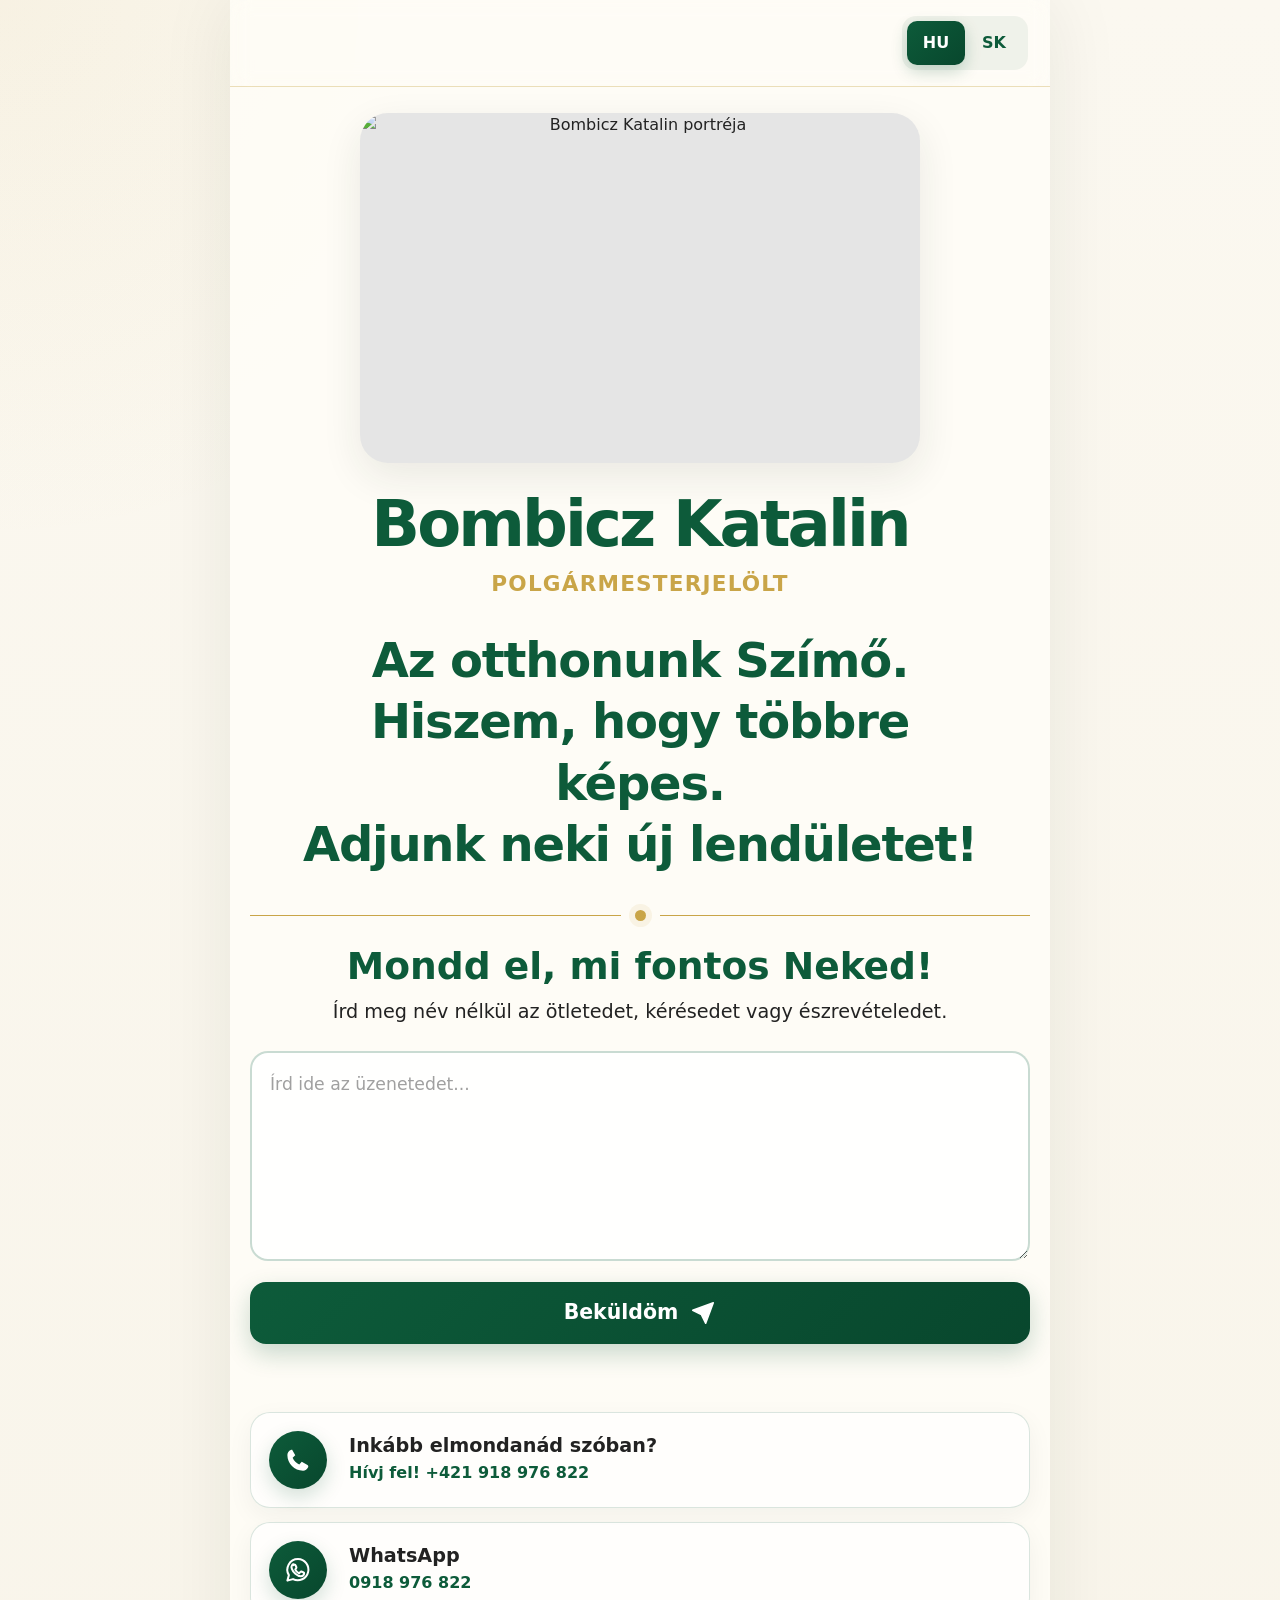
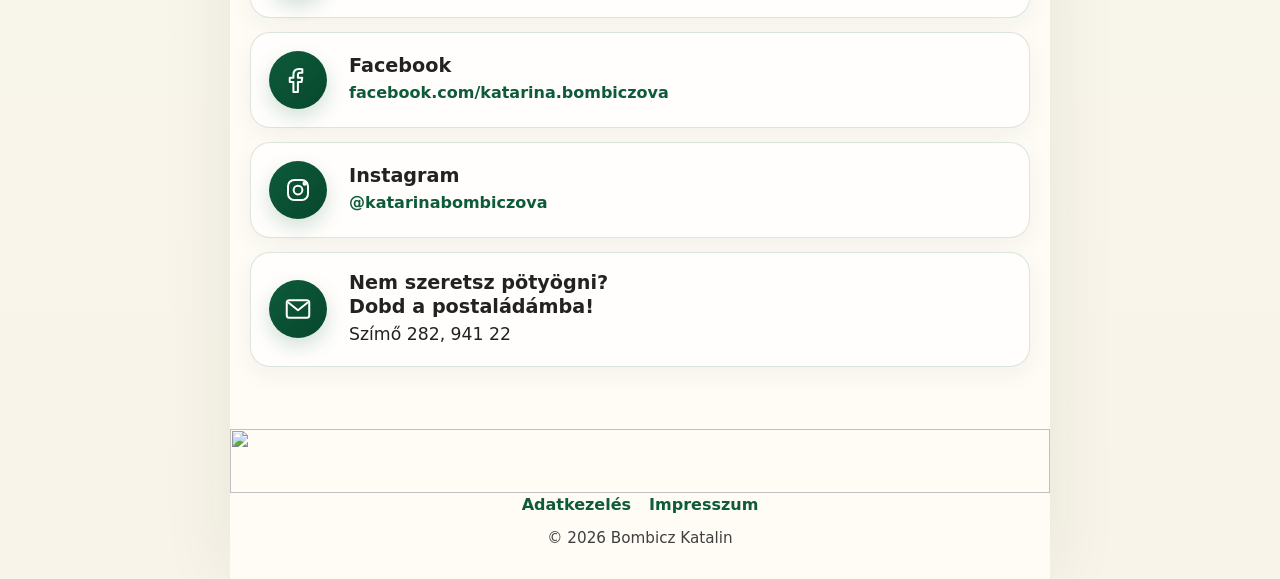
==== index.html @ a9792cbd "Add files via upload" ====
<!DOCTYPE html>
<html lang="hu">
<head>
  <meta charset="UTF-8">
  <meta name="viewport" content="width=device-width, initial-scale=1.0">
  <meta name="theme-color" content="#0d5b3a">
  <meta name="description" content="Bombicz Katalin polgármesterjelölt kampányoldala.">
  <title>Bombicz Katalin | Polgármesterjelölt</title>
  <link rel="stylesheet" href="style.css">
</head>

<body>
  <div class="page-shell">
    <header class="topbar">
      <div class="language-switch" aria-label="Nyelvválasztó">
        <span class="language-slider" aria-hidden="true"></span>

        <button
          class="language-button active"
          type="button"
          data-language="hu"
          aria-pressed="true"
        >
          HU
        </button>

        <button
          class="language-button"
          type="button"
          data-language="sk"
          aria-pressed="false"
        >
          SK
        </button>
      </div>
    </header>

    <main id="page-content" class="page-content">
      <section class="hero">
        <!--
          PORTRÉ CSERÉJE

          1. Másold be a valódi képet az assets mappába portrait.jpg néven.
          2. Az alábbi src értékét ne kelljen módosítanod.
        -->
        <div class="portrait-frame">
          <img
            src="assets/portrait-placeholder.svg"
            data-placeholder-src="assets/portrait-placeholder.svg"
            data-portrait-src="assets/portrait.jpg"
            alt="Bombicz Katalin portréja"
            id="portrait-image"
          >
        </div>

        <h1 data-i18n="name">Bombicz Katalin</h1>
        <p class="role" data-i18n="role">Polgármesterjelölt</p>

        <div class="intro-lines" aria-label="Bemutatkozó üzenet">
          <p data-i18n="intro1">Az otthonunk Szímő.</p>
          <p data-i18n="intro2">Hiszem, hogy többre képes.</p>
          <p data-i18n="intro3">Adjunk neki új lendületet!</p>
        </div>
      </section>

      <div class="section-divider" aria-hidden="true">
        <span></span>
      </div>

      <section class="feedback-section">
        <h2 data-i18n="feedbackTitle">Mondd el, mi fontos Neked!</h2>

        <p class="section-lead" data-i18n="feedbackLead">
          Írd meg név nélkül az ötletedet, kérésedet vagy észrevételedet.
        </p>

        <form id="feedback-form" novalidate>
          <label class="sr-only" for="message" data-i18n="messageLabel">
            Üzenet
          </label>

          <textarea
            id="message"
            name="message"
            maxlength="3000"
            required
            data-i18n-placeholder="messagePlaceholder"
            placeholder="Írd ide az üzenetedet..."
          ></textarea>

          <input
            class="honeypot"
            type="text"
            name="_gotcha"
            tabindex="-1"
            autocomplete="off"
            aria-hidden="true"
          >

          <button id="submit-button" class="submit-button" type="submit">
            <span data-i18n="submit">Beküldöm</span>

            <svg viewBox="0 0 24 24" aria-hidden="true">
              <path
                d="M21.5 2.5 10.5 13.5M21.5 2.5l-7 19-4-8-8-4 19-7Z"
                fill="currentColor"
                stroke="currentColor"
                stroke-width="1.4"
                stroke-linecap="round"
                stroke-linejoin="round"
              />
            </svg>
          </button>

          <p
            id="status-message"
            class="status-message"
            role="status"
            aria-live="polite"
          ></p>
        </form>
      </section>

      <section class="contact-list" aria-label="Kapcsolat">
        <article class="contact-card">
          <div class="contact-icon" aria-hidden="true">
            <svg viewBox="0 0 24 24">
              <path
                d="M7.2 3.5 9.8 8.1l-2.1 2c1.1 2.4 2.9 4.3 5.3 5.4l2-2.1 4.6 2.6c.6.4.8 1.1.5 1.8-.7 1.6-2.3 2.7-4.1 2.7C9.1 20.5 3.5 14.9 3.5 8c0-1.8 1.1-3.4 2.7-4.1.6-.3 1.3-.1 1 .4Z"
              />
            </svg>
          </div>

          <div>
            <h3 data-i18n="phoneTitle">
              Inkább elmondanád szóban?
            </h3>

            <a class="contact-link" href="tel:+421918976822">
              <span data-i18n="phoneAction">Hívj fel!</span>
              <span> +421 918 976 822</span>
            </a>
          </div>
        </article>

        <article class="contact-card">
          <div class="contact-icon" aria-hidden="true">
            <svg viewBox="0 0 24 24">
              <path d="M12 3.2a8.5 8.5 0 0 0-7.3 12.9L3.5 20.5l4.5-1.2A8.5 8.5 0 1 0 12 3.2Z"></path>
              <path d="M8.4 8.1c.2-.4.4-.4.7-.4h.5c.2 0 .3.1.4.4l.7 1.7c.1.3.1.5-.1.7l-.6.7c-.2.2-.2.4-.1.6.6 1.2 1.5 2.1 2.7 2.7.2.1.4.1.6-.1l.8-1c.2-.2.4-.3.7-.2l1.8.8c.3.1.4.3.4.5 0 .5-.2 1.3-.6 1.7-.5.5-1.2.8-2 .8-1.1 0-2.7-.5-4.4-2-1.4-1.2-2.4-2.7-2.8-3.9-.4-1.1-.4-2.2.1-2.9.3-.5.7-.8 1.2-.8Z"></path>
            </svg>
          </div>

          <div>
            <h3>WhatsApp</h3>
            <a
              class="contact-link"
              href="https://wa.me/421918976822"
              target="_blank"
              rel="noopener noreferrer"
            >
              0918 976 822
            </a>
          </div>
        </article>

        <article class="contact-card">
          <div class="contact-icon" aria-hidden="true">
            <svg viewBox="0 0 24 24">
              <path d="M14.1 8.2h2.5V4.4c-.4-.1-1.9-.2-3.6-.2-3.5 0-5.9 2.1-5.9 6.1v3.4H3.2V18h3.9v10.8h4.8V18h4l.6-4.3h-4.6v-3c0-1.3.4-2.5 2.2-2.5Z" transform="scale(.75) translate(4 0)"></path>
            </svg>
          </div>

          <div>
            <h3>Facebook</h3>
            <a
              class="contact-link contact-link-wrap"
              href="https://www.facebook.com/katarina.bombiczova"
              target="_blank"
              rel="noopener noreferrer"
            >
              facebook.com/katarina.bombiczova
            </a>
          </div>
        </article>

        <article class="contact-card">
          <div class="contact-icon" aria-hidden="true">
            <svg viewBox="0 0 24 24">
              <rect x="4" y="4" width="16" height="16" rx="5"></rect>
              <circle cx="12" cy="12" r="3.5"></circle>
              <circle cx="17.4" cy="6.7" r="1"></circle>
            </svg>
          </div>

          <div>
            <h3>Instagram</h3>
            <a
              class="contact-link"
              href="https://www.instagram.com/katarinabombiczova/"
              target="_blank"
              rel="noopener noreferrer"
            >
              @katarinabombiczova
            </a>
          </div>
        </article>

        <article class="contact-card">
          <div class="contact-icon" aria-hidden="true">
            <svg viewBox="0 0 24 24">
              <rect x="3" y="5" width="18" height="14" rx="2"></rect>
              <path d="m4.5 7 7.5 6 7.5-6"></path>
            </svg>
          </div>

          <div>
            <h3>
              <span data-i18n="mailTitle1">Nem szeretsz pötyögni?</span><br>
              <span data-i18n="mailTitle2">Dobd a postaládámba!</span>
            </h3>

            <p data-i18n="address">
              Szímő 282, 941 22
            </p>
          </div>
        </article>
      </section>
    </main>

    <footer>
      <img
        class="footer-line"
        src="assets/footer-line.svg"
        alt=""
        aria-hidden="true"
      >

      <nav class="footer-links" aria-label="Jogi információk">
        <a href="privacy.html" data-i18n="privacy">Adatkezelés</a>
        <a href="imprint.html" data-i18n="imprint">Impresszum</a>
      </nav>

      <p class="copyright">
        © <span id="year"></span> Bombicz Katalin
      </p>
    </footer>
  </div>

  <script src="translations.js"></script>
  <script src="script.js"></script>
</body>
</html>
---- style.css ----
:root {
  --green: #0d5b3a;
  --green-dark: #08472d;
  --gold: #c9a548;
  --cream: #f8f4e9;
  --paper: #fffdf8;
  --text: #222222;
  --muted: #777777;
  --line: rgba(13, 91, 58, 0.15);
  --shadow: 0 14px 40px rgba(33, 43, 35, 0.09);
  --radius: 24px;
}

* {
  box-sizing: border-box;
}

html {
  scroll-behavior: smooth;
}

body {
  margin: 0;
  color: var(--text);
  background:
    radial-gradient(
      circle at top left,
      rgba(201, 165, 72, 0.08),
      transparent 34rem
    ),
    linear-gradient(180deg, #fbf8f0 0%, var(--cream) 100%);
  font-family:
    Inter,
    ui-sans-serif,
    system-ui,
    -apple-system,
    BlinkMacSystemFont,
    "Segoe UI",
    sans-serif;
  line-height: 1.5;
}

button,
textarea,
input {
  font: inherit;
}

a {
  color: inherit;
}

.page-shell {
  width: min(100%, 820px);
  min-height: 100vh;
  margin: 0 auto;
  background: rgba(255, 253, 248, 0.88);
  box-shadow: 0 0 70px rgba(27, 38, 31, 0.08);
  overflow: hidden;
}

.topbar {
  display: flex;
  justify-content: flex-end;
  align-items: center;
  min-height: 74px;
  padding: 16px 22px;
  border-bottom: 1px solid rgba(201, 165, 72, 0.35);
  backdrop-filter: blur(10px);
}

.language-switch {
  position: relative;
  display: grid;
  grid-template-columns: repeat(2, 58px);
  padding: 5px;
  border-radius: 14px;
  background: rgba(13, 91, 58, 0.06);
}

.language-slider {
  position: absolute;
  top: 5px;
  left: 5px;
  width: 58px;
  height: calc(100% - 10px);
  border-radius: 10px;
  background: linear-gradient(135deg, var(--green), var(--green-dark));
  box-shadow: 0 6px 16px rgba(13, 91, 58, 0.23);
  transition: transform 180ms ease;
}

.language-switch[data-active-language="sk"] .language-slider {
  transform: translateX(58px);
}

.language-button {
  position: relative;
  z-index: 1;
  min-width: 58px;
  border: 0;
  border-radius: 10px;
  padding: 10px 15px;
  color: var(--green);
  background: transparent;
  font-weight: 800;
  cursor: pointer;
  transition: color 180ms ease;
}

.language-button.active {
  color: #ffffff;
}

.language-button:focus-visible {
  outline: 3px solid rgba(201, 165, 72, 0.55);
  outline-offset: 2px;
}

.page-content {
  padding: 26px 20px 0;
  opacity: 1;
  transform: translateY(0);
  transition:
    opacity 190ms ease,
    transform 190ms ease;
}

.page-content.is-fading {
  opacity: 0;
  transform: translateY(4px);
}

.hero {
  text-align: center;
}

.portrait-frame {
  width: min(100%, 560px);
  aspect-ratio: 16 / 10;
  margin: 0 auto 28px;
  overflow: hidden;
  border-radius: 28px;
  background: #e5e5e5;
  box-shadow: var(--shadow);
}

.portrait-frame img {
  display: block;
  width: 100%;
  height: 100%;
  object-fit: cover;
}

h1 {
  margin: 0;
  color: var(--green);
  font-size: clamp(2.35rem, 8vw, 4rem);
  line-height: 1.04;
  letter-spacing: -0.045em;
}

.role {
  margin: 10px 0 30px;
  color: var(--gold);
  font-size: clamp(1rem, 3.7vw, 1.35rem);
  font-weight: 700;
  text-transform: uppercase;
  letter-spacing: 0.055em;
}

.intro-lines {
  max-width: 680px;
  margin: 0 auto;
  color: var(--green);
  font-size: clamp(1.75rem, 6.2vw, 3rem);
  font-weight: 800;
  line-height: 1.28;
  letter-spacing: -0.025em;
}

.intro-lines p {
  margin: 0;
}

.section-divider {
  display: flex;
  align-items: center;
  gap: 14px;
  margin: 34px 0 24px;
}

.section-divider::before,
.section-divider::after {
  content: "";
  height: 1px;
  flex: 1;
  background: var(--gold);
}

.section-divider span {
  width: 11px;
  height: 11px;
  border-radius: 999px;
  background: var(--gold);
  box-shadow: 0 0 0 6px rgba(201, 165, 72, 0.1);
}

.feedback-section {
  text-align: center;
}

.feedback-section h2 {
  margin: 0;
  color: var(--green);
  font-size: clamp(1.65rem, 5vw, 2.35rem);
  line-height: 1.15;
}

.section-lead {
  max-width: 690px;
  margin: 10px auto 24px;
  font-size: clamp(1rem, 3.6vw, 1.2rem);
}

#feedback-form {
  text-align: left;
}

textarea {
  width: 100%;
  min-height: 210px;
  resize: vertical;
  border: 2px solid rgba(13, 91, 58, 0.22);
  border-radius: 18px;
  padding: 18px;
  color: var(--text);
  background: rgba(255, 255, 255, 0.82);
  font-size: 1.08rem;
  line-height: 1.55;
  outline: none;
  transition:
    border-color 180ms ease,
    box-shadow 180ms ease;
}

textarea:focus {
  border-color: var(--green);
  box-shadow: 0 0 0 5px rgba(13, 91, 58, 0.1);
}

textarea::placeholder {
  color: #a0a0a0;
}

.submit-button {
  display: flex;
  justify-content: center;
  align-items: center;
  gap: 12px;
  width: 100%;
  min-height: 62px;
  margin-top: 14px;
  border: 0;
  border-radius: 16px;
  color: #ffffff;
  background: linear-gradient(135deg, var(--green), var(--green-dark));
  box-shadow: 0 10px 24px rgba(13, 91, 58, 0.22);
  font-size: 1.28rem;
  font-weight: 800;
  cursor: pointer;
  transition:
    transform 180ms ease,
    box-shadow 180ms ease,
    opacity 180ms ease;
}

.submit-button:hover {
  transform: translateY(-1px);
  box-shadow: 0 14px 30px rgba(13, 91, 58, 0.26);
}

.submit-button:active {
  transform: translateY(0);
}

.submit-button:disabled {
  cursor: wait;
  opacity: 0.72;
  transform: none;
}

.submit-button svg {
  width: 26px;
  height: 26px;
}

.status-message {
  min-height: 1.5em;
  margin: 12px 0 0;
  text-align: center;
  font-weight: 700;
}

.status-message.success {
  color: var(--green);
}

.status-message.error {
  color: #a52828;
}

.contact-list {
  display: grid;
  gap: 14px;
  margin-top: 32px;
}

.contact-card {
  display: grid;
  grid-template-columns: 64px minmax(0, 1fr);
  gap: 16px;
  align-items: center;
  padding: 18px;
  border: 1px solid var(--line);
  border-radius: 20px;
  background: rgba(255, 255, 255, 0.66);
  box-shadow: 0 8px 26px rgba(27, 38, 31, 0.05);
}

.contact-icon {
  display: grid;
  place-items: center;
  width: 58px;
  height: 58px;
  border-radius: 50%;
  color: #ffffff;
  background: linear-gradient(135deg, var(--green), var(--green-dark));
  box-shadow: 0 8px 20px rgba(13, 91, 58, 0.18);
}

.contact-icon svg {
  width: 30px;
  height: 30px;
  fill: none;
  stroke: currentColor;
  stroke-width: 2;
  stroke-linecap: round;
  stroke-linejoin: round;
}

.contact-card:first-child .contact-icon svg {
  fill: currentColor;
  stroke: none;
}

.contact-card h3 {
  margin: 0 0 3px;
  font-size: 1.2rem;
  line-height: 1.25;
}

.contact-card p {
  margin: 0;
  font-size: 1.08rem;
}

.contact-link {
  color: var(--green);
  font-weight: 700;
  text-decoration: none;
}

.contact-link:hover,
.contact-link:focus-visible {
  text-decoration: underline;
}

.contact-link-wrap {
  overflow-wrap: anywhere;
  word-break: break-word;
}

.contact-card .contact-icon svg path,
.contact-card .contact-icon svg rect,
.contact-card .contact-icon svg circle {
  vector-effect: non-scaling-stroke;
}

footer {
  position: relative;
  margin-top: 44px;
  padding: 82px 20px 30px;
  text-align: center;
  color: var(--green);
  overflow: hidden;
}

.footer-line {
  position: absolute;
  left: 0;
  top: 18px;
  width: 100%;
  height: 64px;
  object-fit: cover;
}

.footer-links {
  display: flex;
  flex-wrap: wrap;
  justify-content: center;
  gap: 8px 18px;
  margin-bottom: 10px;
}

.footer-links a {
  color: var(--green);
  font-weight: 700;
  text-decoration: none;
}

.footer-links a:hover {
  text-decoration: underline;
}

.copyright {
  margin: 0;
  color: #3f3f3f;
  font-size: 0.95rem;
}

.sr-only {
  position: absolute;
  width: 1px;
  height: 1px;
  padding: 0;
  margin: -1px;
  overflow: hidden;
  clip: rect(0, 0, 0, 0);
  white-space: nowrap;
  border: 0;
}

.honeypot {
  position: absolute;
  left: -9999px;
}

@media (max-width: 560px) {
  .topbar {
    min-height: 68px;
    padding-inline: 14px;
  }

  .page-content {
    padding-inline: 14px;
  }

  .portrait-frame {
    border-radius: 22px;
  }

  .intro-lines {
    font-size: clamp(1.55rem, 7vw, 2.15rem);
  }

  .contact-card {
    grid-template-columns: 54px minmax(0, 1fr);
    gap: 12px;
    padding: 15px;
  }

  .contact-icon {
    width: 50px;
    height: 50px;
  }

  .contact-card h3 {
    font-size: 1.05rem;
  }

  .contact-card p {
    font-size: 1rem;
  }
}

@media (prefers-reduced-motion: reduce) {
  *,
  *::before,
  *::after {
    scroll-behavior: auto !important;
    transition: none !important;
  }
}
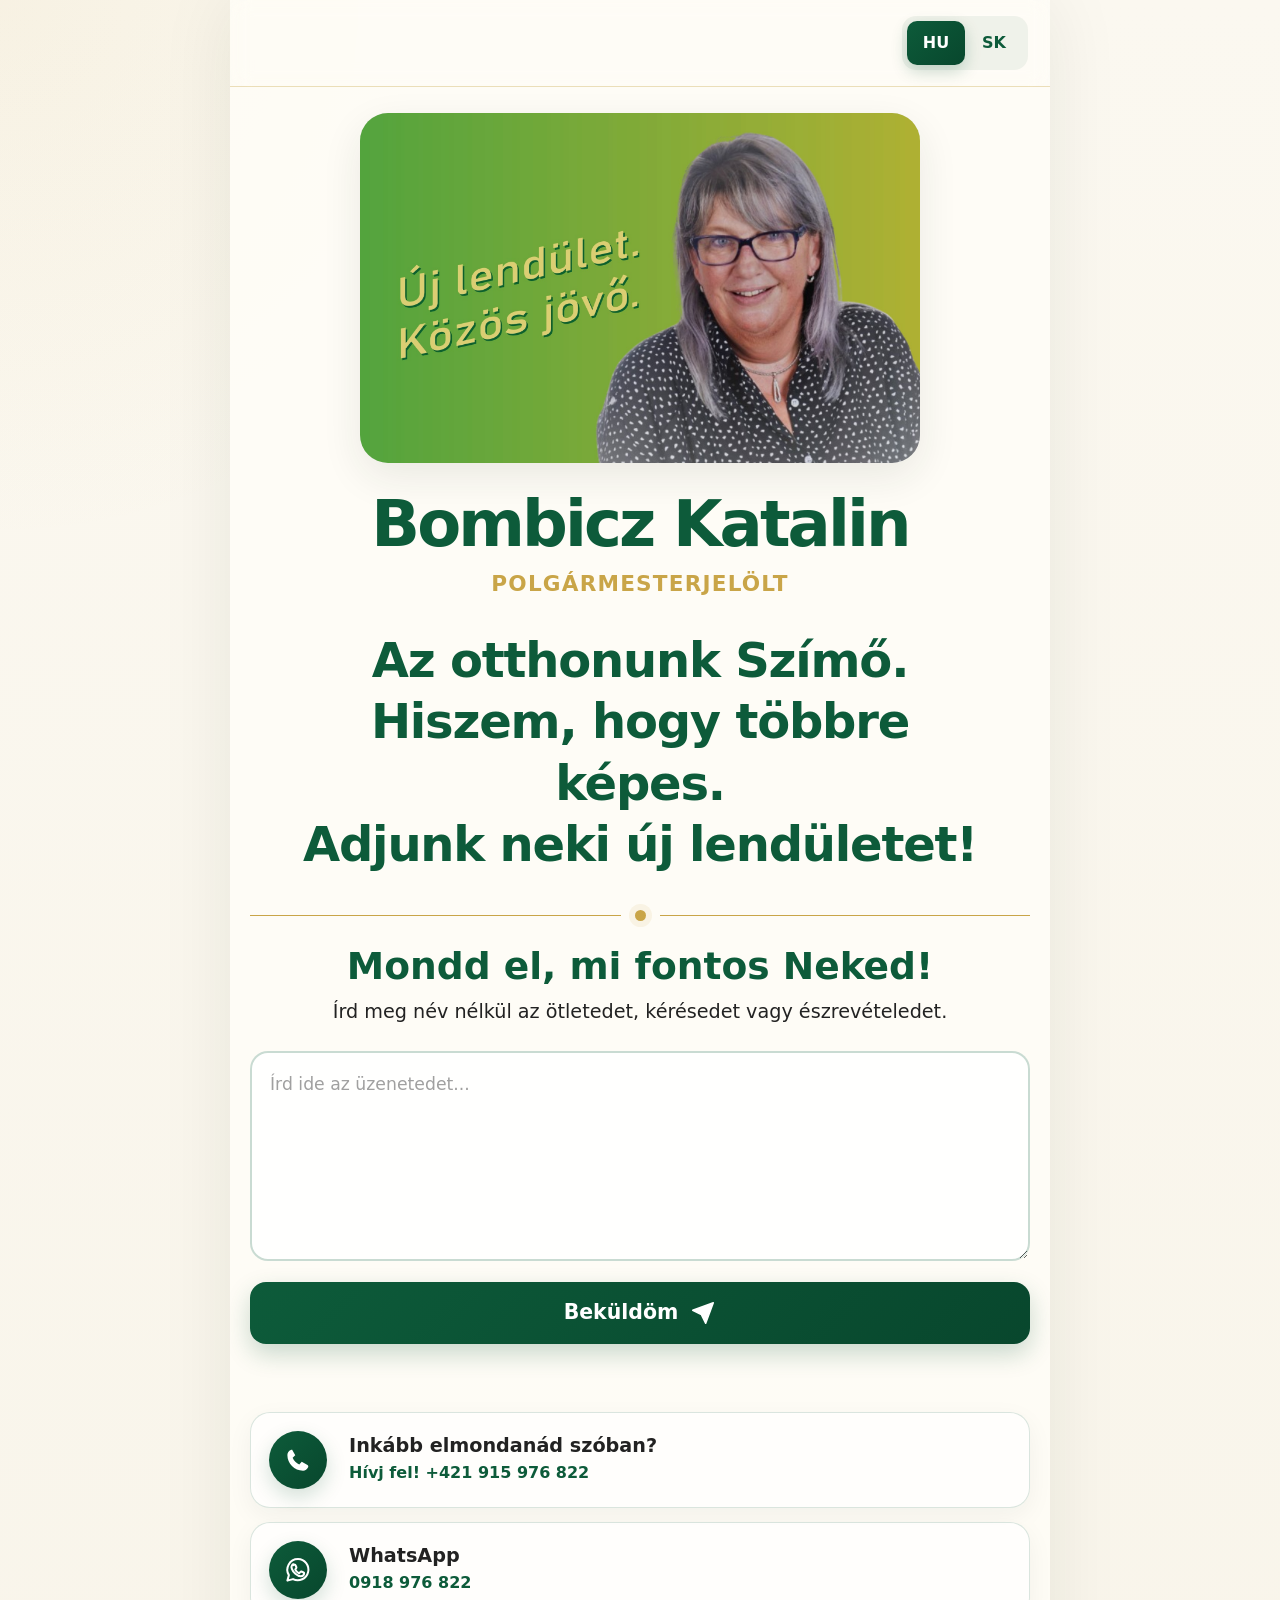
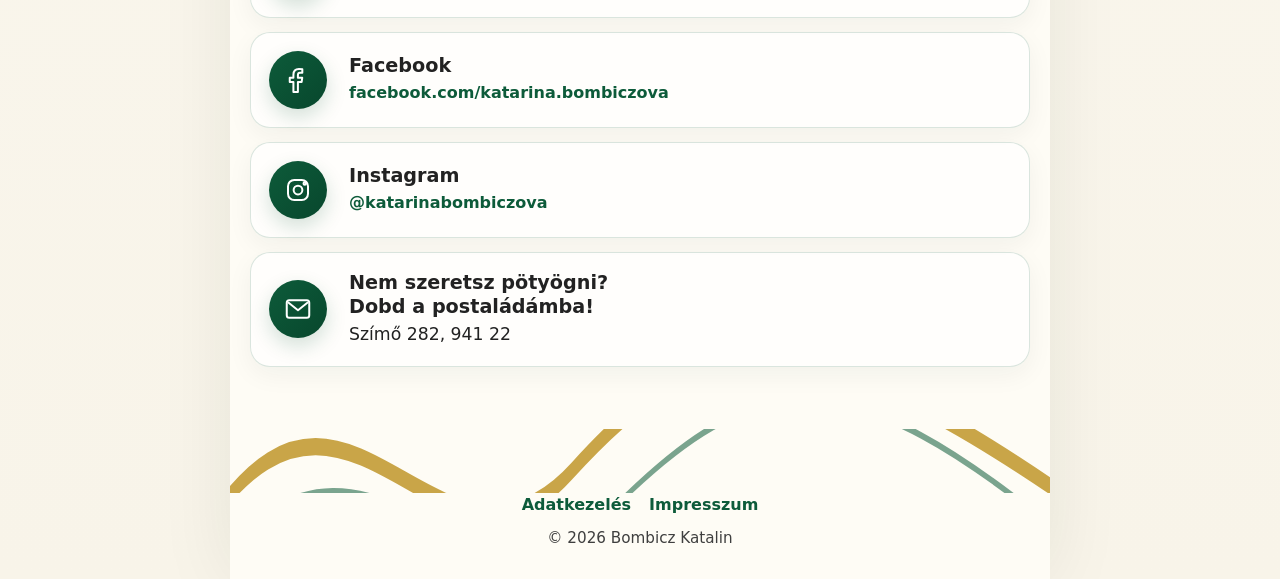
==== commit 140f64e5: "Update index.html" ====
--- a/index.html
+++ b/index.html
@@ -136,9 +136,9 @@
               Inkább elmondanád szóban?
             </h3>
 
-            <a class="contact-link" href="tel:+421918976822">
+            <a class="contact-link" href="tel:+421915976822">
               <span data-i18n="phoneAction">Hívj fel!</span>
-              <span> +421 918 976 822</span>
+              <span> +421 915 976 822</span>
             </a>
           </div>
         </article>
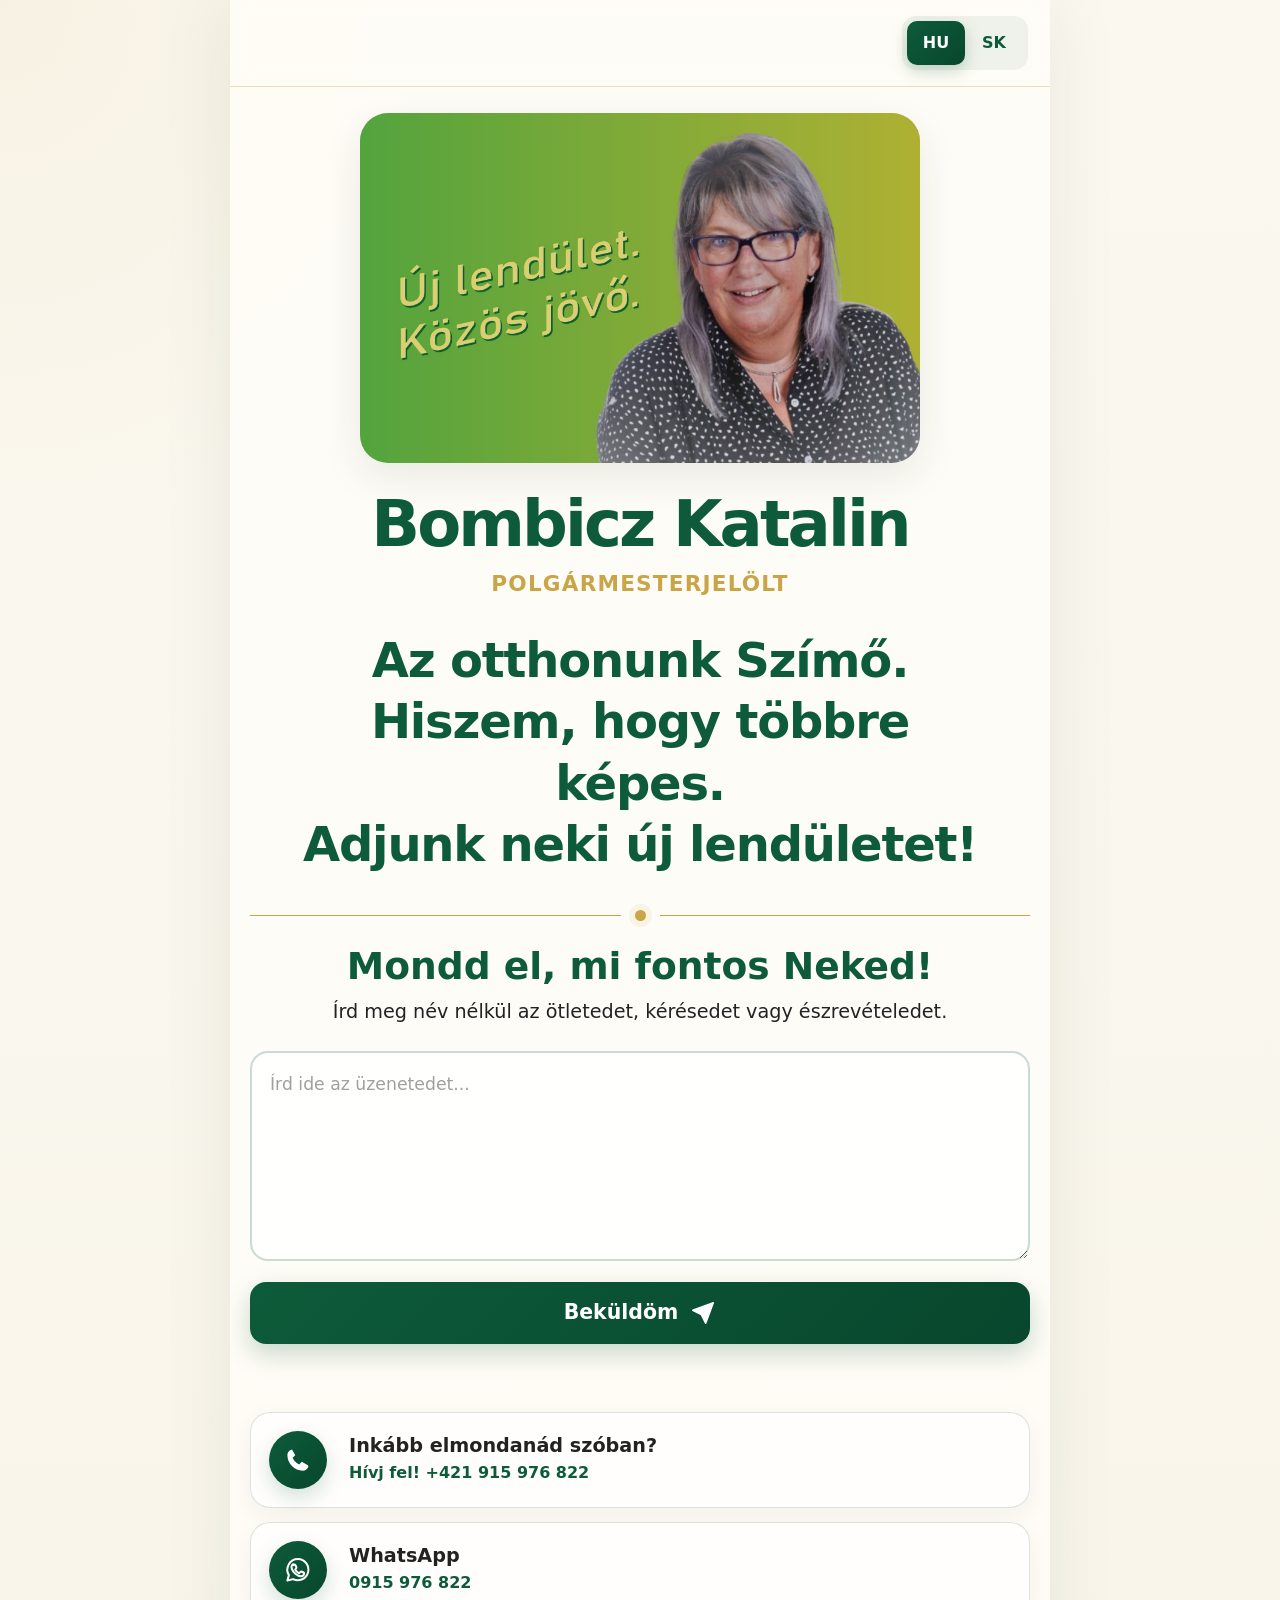
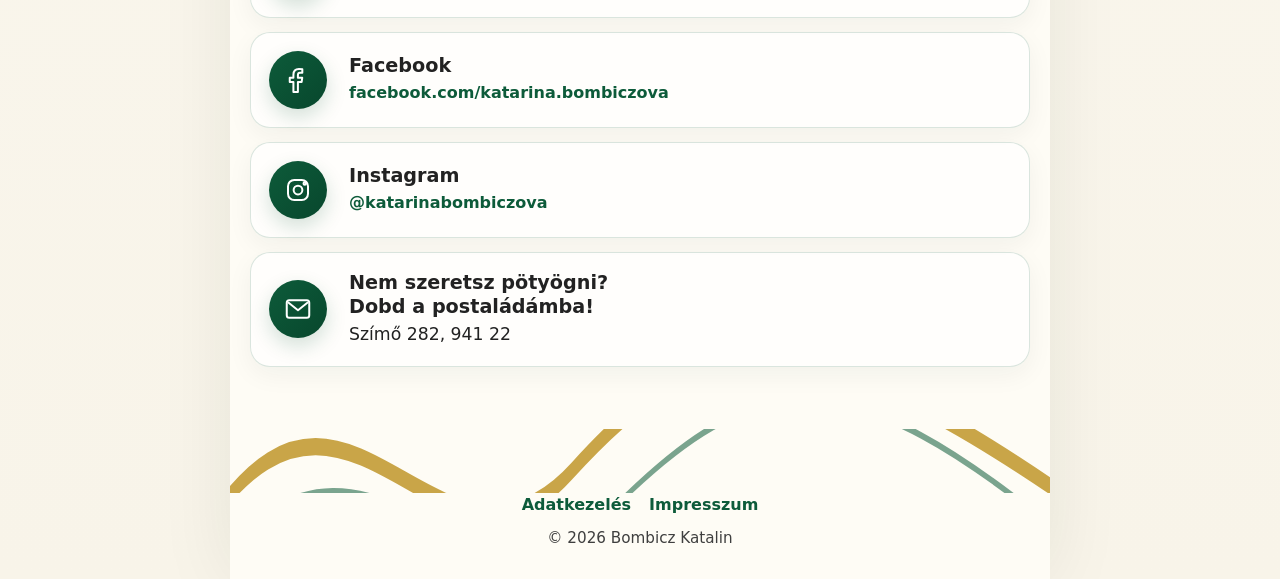
==== commit bef7a405: "Update index.html" ====
--- a/index.html
+++ b/index.html
@@ -159,7 +159,7 @@
               target="_blank"
               rel="noopener noreferrer"
             >
-              0918 976 822
+              0915 976 822
             </a>
           </div>
         </article>
